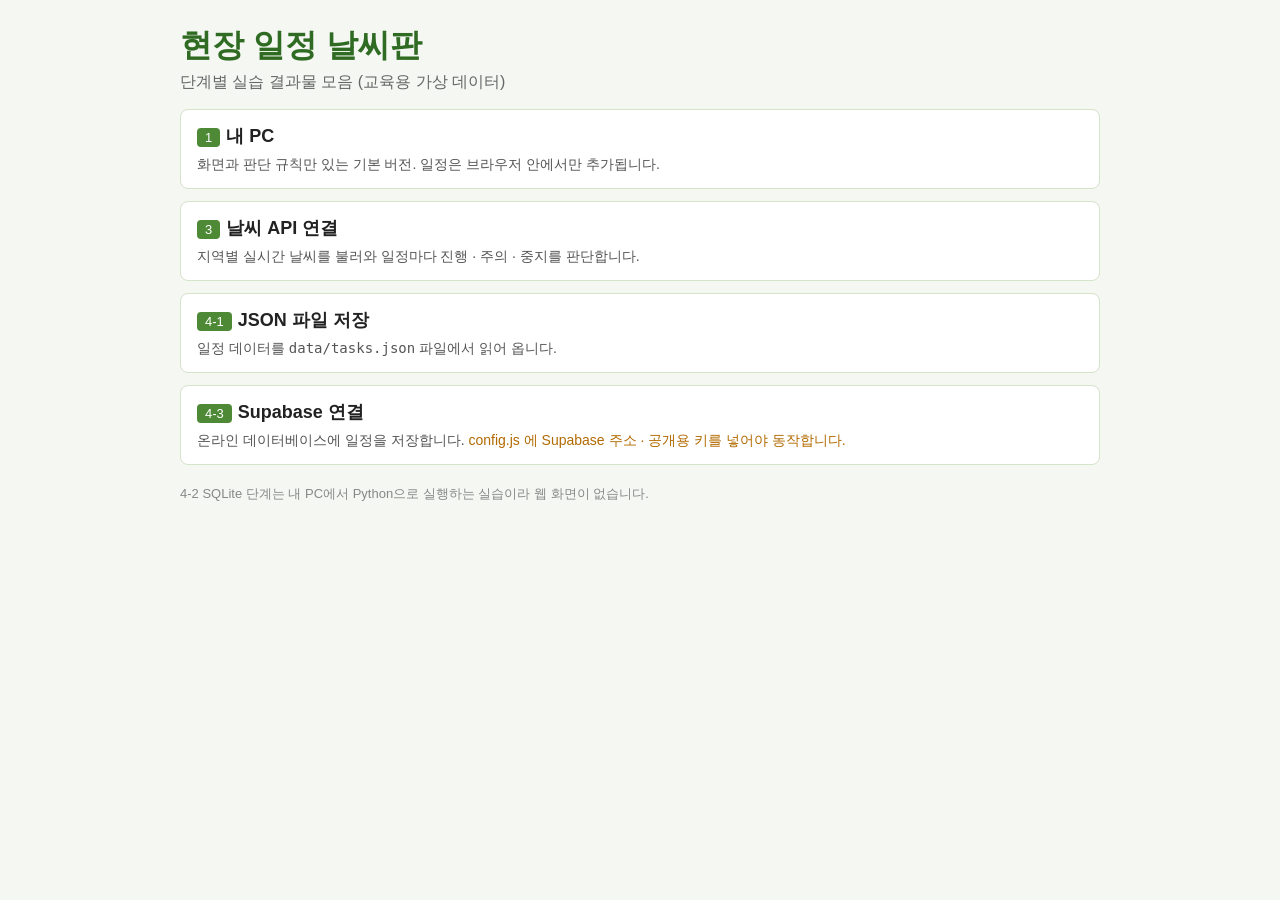
==== index.html @ 43508d9e "Add table-of-contents page for GitHub Pages Co-Authored-By: Claude Opus 5.5 <noreply@anthropic.com>" ====
<!doctype html>
<html lang="ko">
<head>
  <meta charset="utf-8">
  <meta name="viewport" content="width=device-width, initial-scale=1">
  <title>현장 일정 날씨판 · 단계별 실습</title>
  <style>
    body { font-family: "Malgun Gothic", sans-serif; max-width: 920px; margin: 0 auto; padding: 16px; background: #f4f7f2; color: #222; }
    header h1 { margin: 8px 0 0; color: #2f6b22; }
    .sub { margin: 4px 0 16px; color: #666; }
    .list { display: grid; gap: 12px; padding: 0; margin: 0; list-style: none; }
    .card { display: block; background: #fff; border: 1px solid #d5e3c9; border-radius: 8px; padding: 14px 16px; color: inherit; text-decoration: none; }
    a.card:hover { border-color: #4e8a36; box-shadow: 0 2px 6px rgba(78, 138, 54, .15); }
    .step { display: inline-block; background: #4e8a36; color: #fff; border-radius: 4px; padding: 2px 8px; font-size: 13px; margin-right: 6px; }
    h2 { display: inline; font-size: 18px; margin: 0; }
    .card p { margin: 8px 0 0; font-size: 14px; color: #555; }
    .note { color: #b26a00; }
    footer { margin-top: 20px; font-size: 13px; color: #888; }
  </style>
</head>
<body>
  <header>
    <h1>현장 일정 날씨판</h1>
    <p class="sub">단계별 실습 결과물 모음 (교육용 가상 데이터)</p>
  </header>

  <ul class="list">
    <li>
      <a class="card" href="현장일정_날씨판/1_내PC/">
        <span class="step">1</span><h2>내 PC</h2>
        <p>화면과 판단 규칙만 있는 기본 버전. 일정은 브라우저 안에서만 추가됩니다.</p>
      </a>
    </li>
    <li>
      <a class="card" href="현장일정_날씨판/3_API/">
        <span class="step">3</span><h2>날씨 API 연결</h2>
        <p>지역별 실시간 날씨를 불러와 일정마다 진행 · 주의 · 중지를 판단합니다.</p>
      </a>
    </li>
    <li>
      <a class="card" href="현장일정_날씨판/4-1_JSON_md/">
        <span class="step">4-1</span><h2>JSON 파일 저장</h2>
        <p>일정 데이터를 <code>data/tasks.json</code> 파일에서 읽어 옵니다.</p>
      </a>
    </li>
    <li>
      <a class="card" href="현장일정_날씨판/4-3_Supabase/">
        <span class="step">4-3</span><h2>Supabase 연결</h2>
        <p>온라인 데이터베이스에 일정을 저장합니다.
          <span class="note">config.js 에 Supabase 주소 · 공개용 키를 넣어야 동작합니다.</span></p>
      </a>
    </li>
  </ul>

  <footer>4-2 SQLite 단계는 내 PC에서 Python으로 실행하는 실습이라 웹 화면이 없습니다.</footer>
</body>
</html>
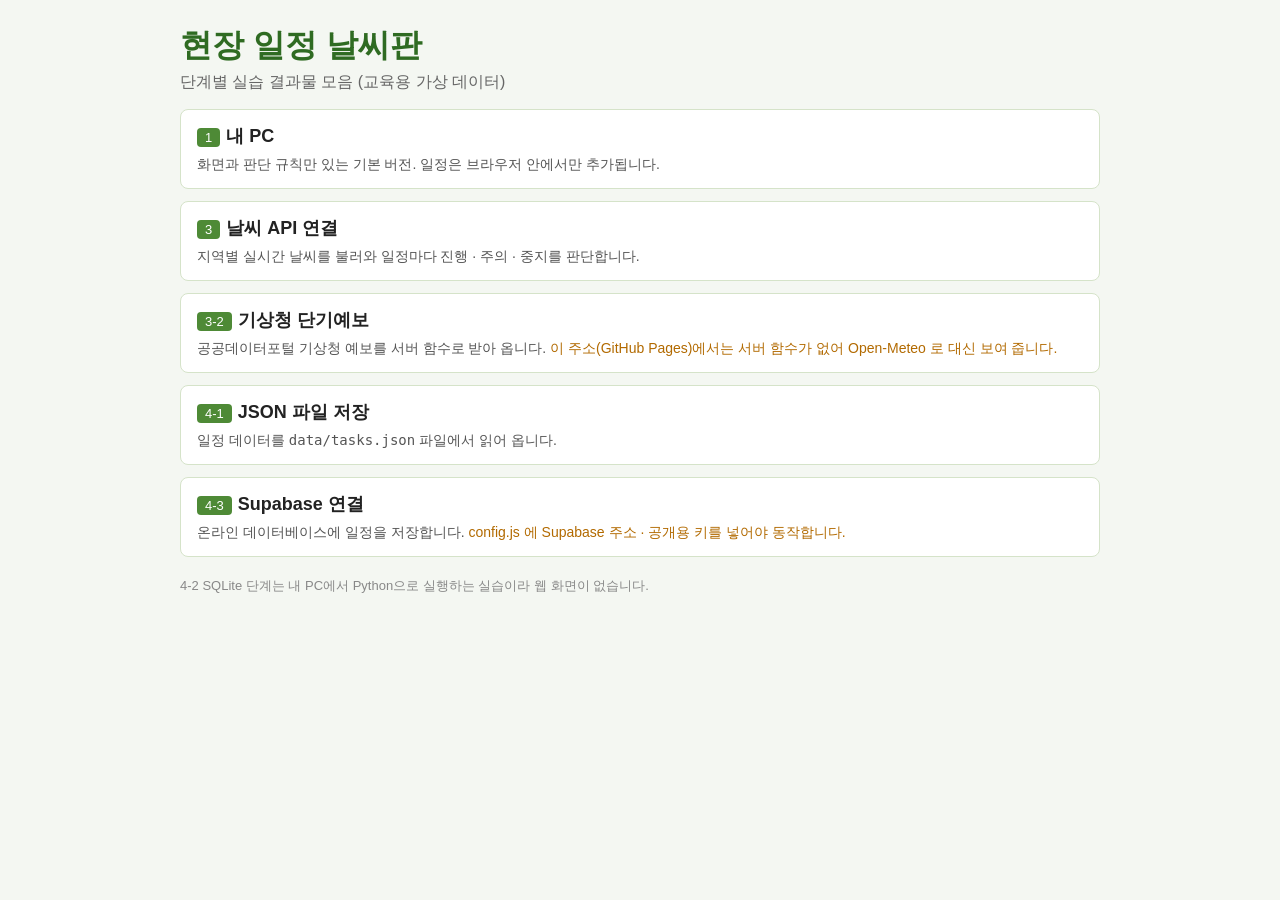
==== commit 1572e78d: "Add 3-2 stage: KMA short-term forecast via Vercel function Co-Authored-By: Claude Opus 5.5 <noreply@" ====
--- a/index.html
+++ b/index.html
@@ -38,6 +38,13 @@
       </a>
     </li>
     <li>
+      <a class="card" href="현장일정_날씨판/3-2_기상청/">
+        <span class="step">3-2</span><h2>기상청 단기예보</h2>
+        <p>공공데이터포털 기상청 예보를 서버 함수로 받아 옵니다.
+          <span class="note">이 주소(GitHub Pages)에서는 서버 함수가 없어 Open-Meteo 로 대신 보여 줍니다.</span></p>
+      </a>
+    </li>
+    <li>
       <a class="card" href="현장일정_날씨판/4-1_JSON_md/">
         <span class="step">4-1</span><h2>JSON 파일 저장</h2>
         <p>일정 데이터를 <code>data/tasks.json</code> 파일에서 읽어 옵니다.</p>
